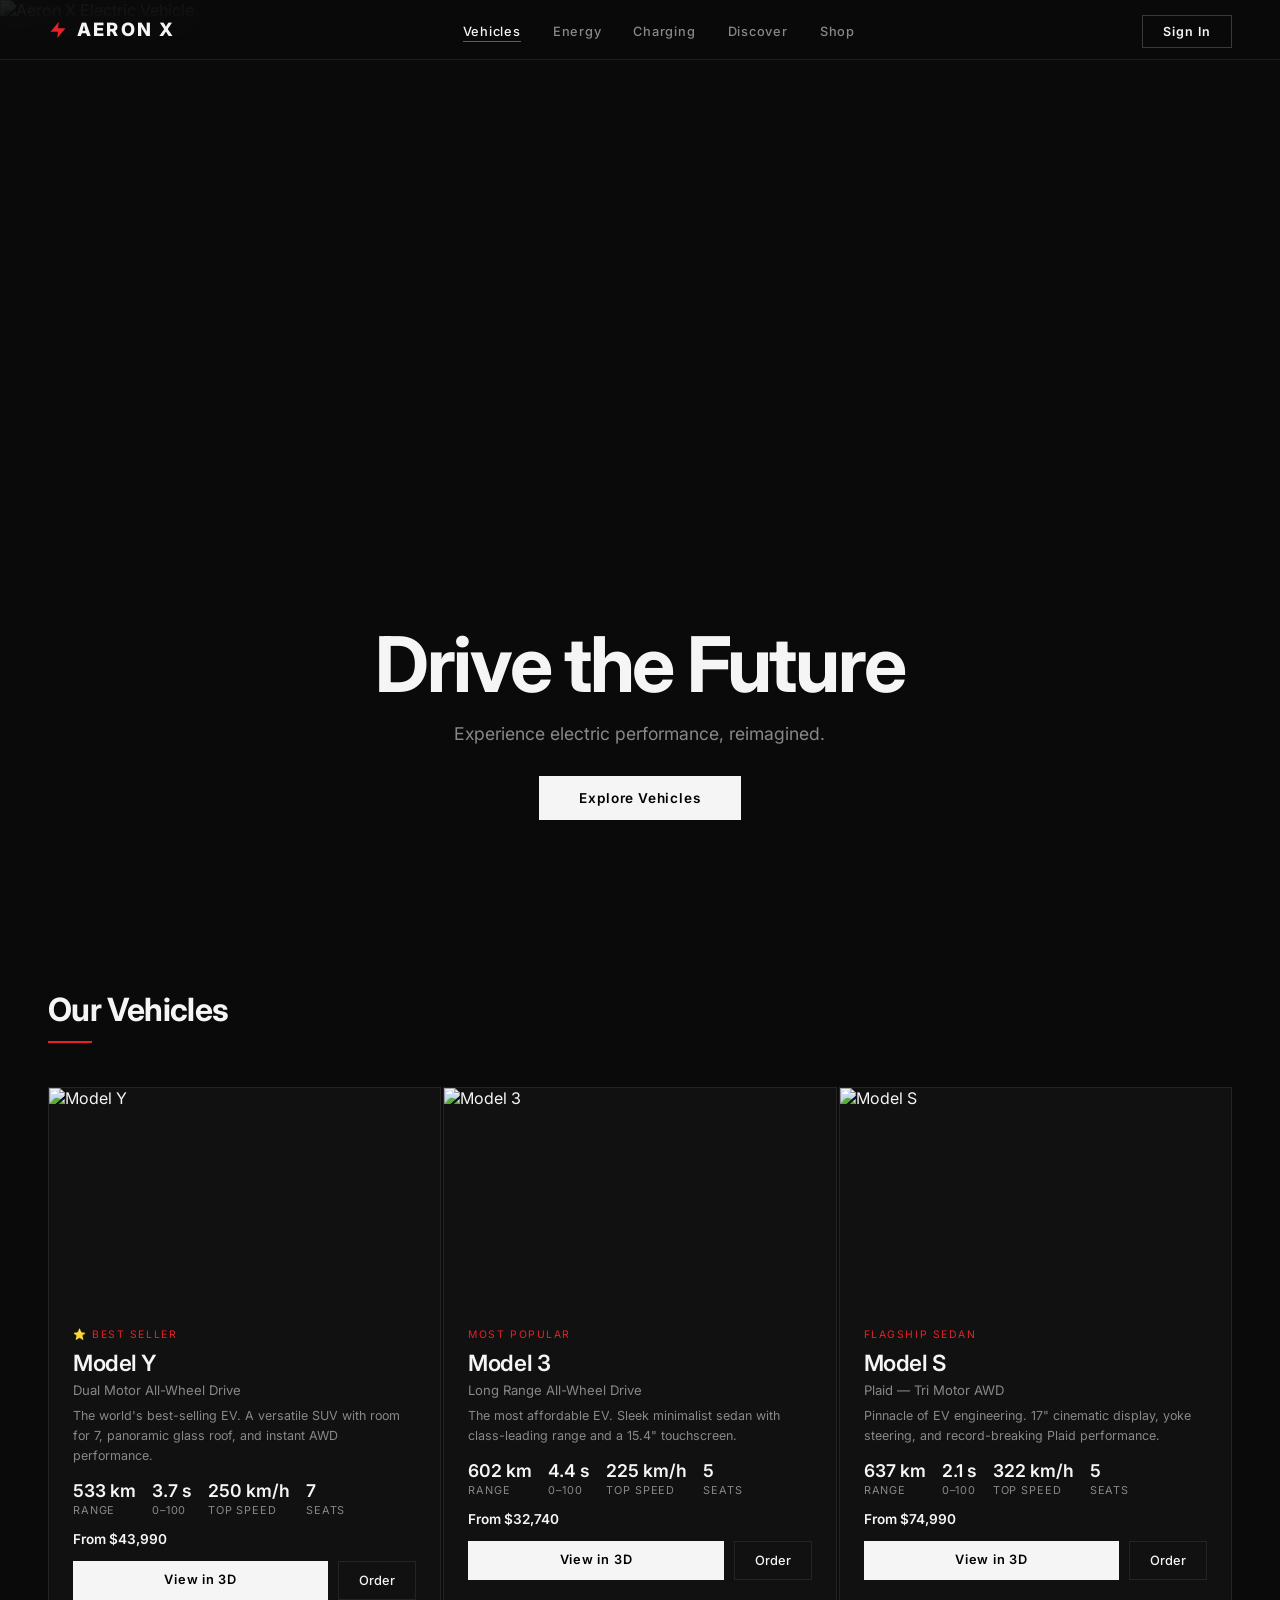
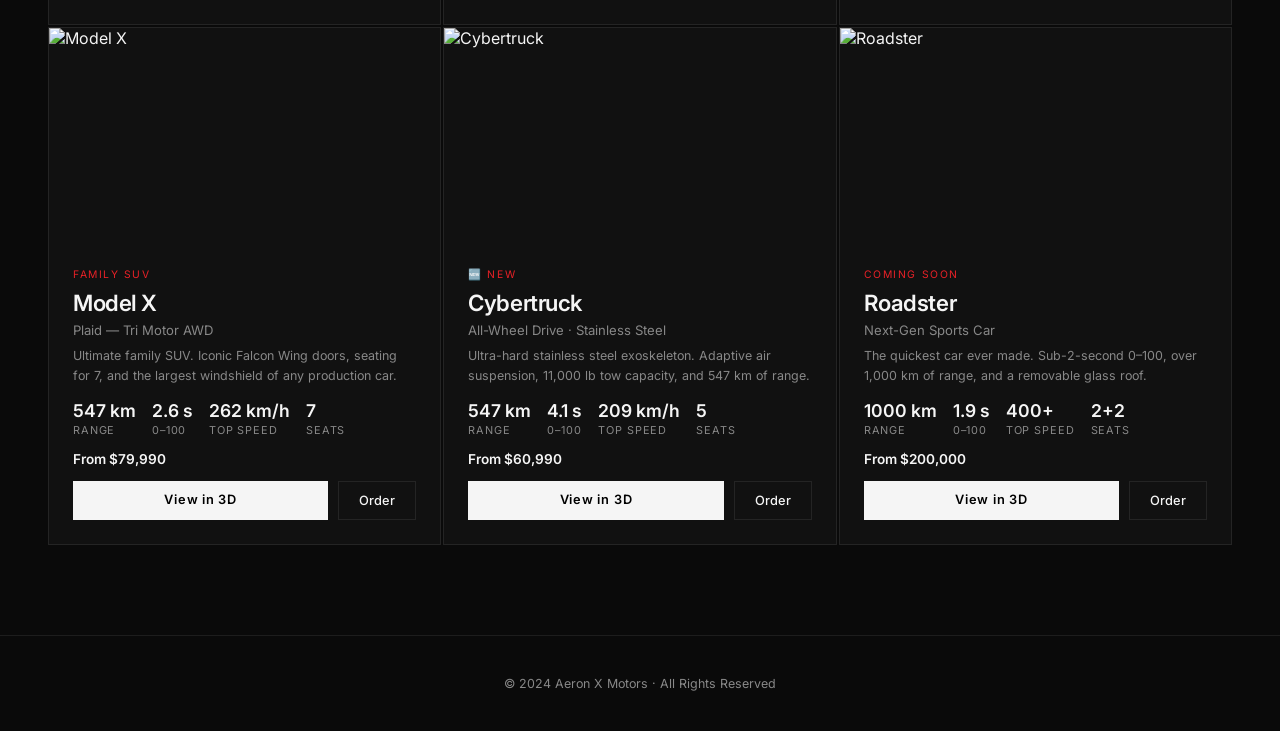
==== index.html @ 8dbabaed "Aeron X — Electric Vehicle 3D Configurator" ====
<!DOCTYPE html>
<html lang="en">
<head>
  <meta charset="UTF-8"/>
  <meta name="viewport" content="width=device-width, initial-scale=1.0"/>
  <title>Aeron X — Electric Vehicles</title>
  <link rel="preconnect" href="https://fonts.googleapis.com"/>
  <link href="https://fonts.googleapis.com/css2?family=Inter:wght@300;400;500;600;700&display=swap" rel="stylesheet"/>
  <link rel="stylesheet" href="main.css"/>
  <link rel="stylesheet" href="pages.css"/>
</head>
<body>

  <nav class="nav">
    <a href="index.html" class="nav-brand">
      <span class="brand-logo"><svg viewBox="0 0 24 24" fill="currentColor" height="20" width="20"><path d="M13 2L3 14h9l-1 8 10-12h-9l1-8z"/></svg>Aeron X</span>
    </a>
    <ul class="nav-links">
      <li><a href="index.html" class="active">Vehicles</a></li>
      <li><a href="energy.html">Energy</a></li>
      <li><a href="charging.html">Charging</a></li>
      <li><a href="discover.html">Discover</a></li>
      <li><a href="shop.html">Shop</a></li>
    </ul>
    <div class="nav-actions">
      <a href="signin.html" class="nav-btn">Sign In</a>
    </div>
  </nav>

  <main>
    <!-- Hero -->
    <section class="hero">
      <div class="hero-bg">
        <img src="https://images.unsplash.com/photo-1617788138017-80ad40651399?w=1800&q=90" alt="Aeron X Electric Vehicle" loading="eager"/>
        <div class="hero-overlay"></div>
      </div>
      <div class="hero-content">
        <h1>Drive the Future</h1>
        <p>Experience electric performance, reimagined.</p>
        <a href="#vehicles" class="btn-primary">Explore Vehicles</a>
      </div>
    </section>

    <!-- Vehicles Grid -->
    <section id="vehicles" class="vehicles-section">
      <h2 class="section-title">Our Vehicles</h2>
      <div class="vehicles-grid" id="vehiclesGrid"></div>
    </section>
  </main>

  <footer class="footer">
    <p>© 2024 Aeron X Motors · All Rights Reserved</p>
  </footer>

  <script src="home.js"></script>
  <script>
    const _io = new IntersectionObserver(entries => {
      entries.forEach(e => { if (e.isIntersecting) { e.target.classList.add('visible'); _io.unobserve(e.target); } });
    }, { threshold: 0.08 });
    // hero content reveal
    document.querySelectorAll('.hero-content > *').forEach((el, i) => {
      el.style.opacity = '0'; el.style.transform = 'translateY(20px)';
      el.style.transition = `opacity .6s ${i * 0.15}s ease, transform .6s ${i * 0.15}s ease`;
      setTimeout(() => { el.style.opacity = '1'; el.style.transform = 'translateY(0)'; }, 100);
    });
  </script>
  <script>
    const _rio = new IntersectionObserver(entries => {
      entries.forEach(e => { if (e.isIntersecting) { e.target.classList.add('visible'); _rio.unobserve(e.target); } });
    }, { threshold: 0.08 });
    document.querySelectorAll('.reveal').forEach(el => _rio.observe(el));
  </script>
</body>
</html>
---- main.css ----
*, *::before, *::after { box-sizing: border-box; margin: 0; padding: 0; }

:root {
  --bg:      #0a0a0a;
  --bg2:     #111;
  --bg3:     #1a1a1a;
  --text:    #f5f5f5;
  --muted:   #888;
  --border:  rgba(255,255,255,0.08);
  --accent:  #e82127;   /* Tesla red */
  --accent2: #3e9bff;   /* electric blue highlight */
  --radius:  4px;
}

html { scroll-behavior: smooth; }
body { font-family: 'Inter', sans-serif; background: var(--bg); color: var(--text); overflow-x: hidden; }

/* ── NAV ── */
.nav {
  position: fixed; top: 0; width: 100%; z-index: 100;
  display: flex; align-items: center; justify-content: space-between;
  padding: 0 48px; height: 60px;
  background: rgba(10,10,10,0.88); backdrop-filter: blur(20px);
  border-bottom: 1px solid var(--border);
}
.nav-brand { color: var(--text); text-decoration: none; display: flex; align-items: center; }
.brand-logo {
  display: flex; align-items: center; gap: 9px;
  font-size: 1.15rem; font-weight: 800; letter-spacing: .12em;
  text-transform: uppercase; color: var(--text); line-height: 1;
}
.brand-logo svg { color: var(--accent); flex-shrink: 0; }
.nav-links { list-style: none; display: flex; gap: 32px; }
.nav-links a {
  color: var(--muted); text-decoration: none; font-size: .8rem;
  font-weight: 500; letter-spacing: .06em; transition: color .2s;
  position: relative; padding-bottom: 3px;
}
.nav-links a::after {
  content: ''; position: absolute; bottom: 0; left: 0;
  width: 0; height: 1px; background: var(--accent); transition: width .25s;
}
.nav-links a:hover { color: var(--text); }
.nav-links a:hover::after, .nav-links a.active::after { width: 100%; }
.nav-links a.active { color: var(--text); }
.nav-btn {
  color: var(--text); text-decoration: none; font-size: .78rem;
  font-weight: 600; padding: 8px 20px; border: 1px solid rgba(255,255,255,0.2);
  letter-spacing: .08em; transition: all .2s;
}
.nav-btn:hover { border-color: var(--text); background: rgba(255,255,255,0.05); }

/* ── HERO ── */
.hero { position: relative; height: 100vh; display: flex; align-items: flex-end; justify-content: center; padding-bottom: 80px; overflow: hidden; }
.hero-bg { position: absolute; inset: 0; }
.hero-bg img { width: 100%; height: 100%; object-fit: cover; }
.hero-overlay { position: absolute; inset: 0; background: linear-gradient(to top, rgba(10,10,10,0.9) 0%, rgba(10,10,10,0.2) 60%, transparent 100%); }
.hero-content { position: relative; text-align: center; }
.hero-content h1 { font-size: clamp(2.8rem, 6vw, 5rem); font-weight: 700; letter-spacing: -.03em; margin-bottom: 12px; }
.hero-content p { color: var(--muted); font-size: 1.1rem; margin-bottom: 32px; }
.btn-primary {
  display: inline-block; padding: 14px 40px; background: var(--text); color: #000;
  text-decoration: none; font-size: .85rem; font-weight: 600; letter-spacing: .06em;
  transition: background .2s, transform .2s;
}
.btn-primary:hover { background: #ddd; transform: translateY(-2px); }

/* ── VEHICLES SECTION ── */
.vehicles-section { padding: 90px 48px; }
.section-title {
  font-size: 2rem; font-weight: 700; margin-bottom: 12px; letter-spacing: -.02em;
}
.section-title::after {
  content: ''; display: block; width: 44px; height: 2px;
  background: var(--accent); margin-top: 12px; margin-bottom: 44px;
}
.vehicles-grid { display: grid; grid-template-columns: repeat(auto-fill, minmax(320px, 1fr)); gap: 2px; }

/* Vehicle card */
.vehicle-card {
  position: relative; overflow: hidden; background: var(--bg2);
  border: 1px solid var(--border); cursor: pointer;
  transition: border-color .3s;
}
.vehicle-card:hover { border-color: rgba(255,255,255,0.2); }
/* Single card image */
.vehicle-card img { width: 100%; aspect-ratio: 16/9; object-fit: cover; display: block; transition: transform .5s; }
.vehicle-card:hover img { transform: scale(1.04); }
.card-body { padding: 20px 24px 24px; }
.card-badge { font-size: .65rem; letter-spacing: .15em; text-transform: uppercase; color: var(--accent); margin-bottom: 8px; }
.card-name { font-size: 1.4rem; font-weight: 600; letter-spacing: -.02em; margin-bottom: 6px; }
.card-sub { font-size: .82rem; color: var(--muted); margin-bottom: 8px; }
.card-desc { font-size: .78rem; color: var(--muted); line-height: 1.6; margin-bottom: 14px; }
.card-price { font-size: .85rem; font-weight: 600; color: var(--text); margin-bottom: 14px; }
.card-specs { display: flex; gap: 16px; margin-bottom: 14px; flex-wrap: wrap; }
.card-spec { display: flex; flex-direction: column; }
.card-spec-val { font-size: 1.1rem; font-weight: 600; }
.card-spec-key { font-size: .68rem; color: var(--muted); letter-spacing: .08em; text-transform: uppercase; margin-top: 2px; }
.card-actions { display: flex; gap: 10px; }
.btn-view3d {
  flex: 1; padding: 11px 0; background: var(--text); color: #000; border: none;
  font-size: .8rem; font-weight: 600; letter-spacing: .06em; cursor: pointer;
  transition: background .2s; text-align: center; text-decoration: none; display: block;
}
.btn-view3d:hover { background: #ddd; }
.btn-learn {
  padding: 11px 20px; background: transparent; color: var(--text);
  border: 1px solid var(--border); font-size: .8rem; font-weight: 500;
  cursor: pointer; transition: border-color .2s; text-decoration: none; display: block;
}
.btn-learn:hover { border-color: rgba(255,255,255,0.3); }

/* ── FOOTER ── */
.footer { padding: 40px; border-top: 1px solid var(--border); text-align: center; color: var(--muted); font-size: .78rem; }

/* ══════════════════════════════════════════════════════════
   VIEWER PAGE
══════════════════════════════════════════════════════════ */
.viewer-page { overflow: hidden; height: 100vh; display: flex; flex-direction: column; }

.viewer-header {
  display: flex; align-items: center; gap: 16px;
  padding: 0 24px; height: 52px; flex-shrink: 0;
  background: rgba(10,10,10,0.95); border-bottom: 1px solid var(--border);
  z-index: 50;
}
.back-btn { color: var(--muted); display: flex; align-items: center; transition: color .2s; }
.back-btn:hover { color: var(--text); }
.back-btn svg { width: 20px; height: 20px; }
.viewer-brand { color: var(--text); display: flex; align-items: center; }
.viewer-model-name { font-size: .85rem; font-weight: 500; color: var(--muted); margin-left: 4px; }
.fullscreen-btn { margin-left: auto; background: none; border: none; color: var(--muted); cursor: pointer; display: flex; align-items: center; padding: 6px; transition: color .2s; }
.fullscreen-btn:hover { color: var(--text); }
.fullscreen-btn svg { width: 18px; height: 18px; }

/* Split layout */
.viewer-layout { display: flex; flex: 1; overflow: hidden; }

/* Canvas side */
.canvas-side {
  flex: 1; position: relative; background: #050505;
  background: radial-gradient(ellipse at 50% 60%, #0d1a2e 0%, #050505 70%);
}
#c3d { width: 100%; height: 100%; display: block; cursor: grab; outline: none; }
#c3d:active { cursor: grabbing; }

/* Loader */
.loader {
  position: absolute; inset: 0; display: flex; flex-direction: column;
  align-items: center; justify-content: center; gap: 16px;
  background: #050505; z-index: 10; transition: opacity .5s;
}
.loader.hidden { opacity: 0; pointer-events: none; }
.loader-ring {
  width: 44px; height: 44px; border-radius: 50%;
  border: 2px solid var(--border); border-top-color: var(--text);
  animation: spin .8s linear infinite;
}
@keyframes spin { to { transform: rotate(360deg); } }
.loader p { font-size: .82rem; color: var(--muted); letter-spacing: .08em; }

/* Camera presets */
.camera-presets {
  position: absolute; bottom: 24px; left: 50%; transform: translateX(-50%);
  display: flex; gap: 6px;
  background: rgba(10,10,10,0.8); backdrop-filter: blur(12px);
  border: 1px solid var(--border); padding: 6px;
}
.preset-btn {
  display: flex; flex-direction: column; align-items: center; gap: 4px;
  padding: 8px 14px; background: none; border: none; color: var(--muted);
  cursor: pointer; font-size: .62rem; letter-spacing: .08em; text-transform: uppercase;
  font-family: 'Inter', sans-serif; transition: color .2s, background .2s;
}
.preset-btn svg { width: 16px; height: 16px; }
.preset-btn:hover, .preset-btn.active { color: var(--text); background: rgba(255,255,255,0.06); }
.preset-btn.active { color: var(--text); }

.canvas-hint {
  position: absolute; bottom: 24px; right: 20px;
  font-size: .62rem; color: rgba(255,255,255,0.25); letter-spacing: .05em;
}

/* Info panel */
.info-panel {
  width: 380px; flex-shrink: 0;
  background: var(--bg); border-left: 1px solid var(--border);
  overflow: hidden; display: flex; flex-direction: column;
}
.panel-scroll { flex: 1; overflow-y: auto; padding: 32px 28px 40px; }
.panel-scroll::-webkit-scrollbar { width: 4px; }
.panel-scroll::-webkit-scrollbar-track { background: transparent; }
.panel-scroll::-webkit-scrollbar-thumb { background: var(--border); border-radius: 2px; }

.panel-eyebrow { font-size: .68rem; letter-spacing: .18em; text-transform: uppercase; color: var(--accent); margin-bottom: 8px; }
.panel-title { font-size: 2.4rem; font-weight: 700; letter-spacing: -.03em; line-height: 1; margin-bottom: 8px; }
.panel-tagline { font-size: .88rem; color: var(--muted); margin-bottom: 6px; line-height: 1.6; }
.panel-price { font-size: .82rem; font-weight: 600; color: var(--accent); margin-bottom: 22px; letter-spacing: .04em; }

/* Specs row */
.specs-row { display: grid; grid-template-columns: 1fr 1fr; gap: 1px; margin-bottom: 28px; background: var(--border); }
.spec-item { background: var(--bg); padding: 16px 14px; }
.spec-val { display: block; font-size: 1.5rem; font-weight: 700; letter-spacing: -.02em; line-height: 1; }
.spec-val small { font-size: .75rem; font-weight: 400; color: var(--muted); margin-left: 2px; }
.spec-key { display: block; font-size: .65rem; color: var(--muted); letter-spacing: .1em; text-transform: uppercase; margin-top: 4px; }

/* Config section */
.config-section { margin-bottom: 28px; }
.config-title { font-size: .72rem; letter-spacing: .14em; text-transform: uppercase; color: var(--muted); margin-bottom: 14px; font-weight: 500; }
.color-grid { display: flex; gap: 10px; margin-bottom: 10px; }
.color-swatch {
  width: 30px; height: 30px; border-radius: 50%; border: 2px solid transparent;
  cursor: pointer; transition: transform .2s, border-color .2s, box-shadow .2s;
}
.color-swatch:hover { transform: scale(1.15); }
.color-swatch.active { border-color: var(--text); box-shadow: 0 0 0 3px rgba(255,255,255,0.15); }
.color-name { font-size: .78rem; color: var(--text); font-weight: 500; }

/* Features accordion */
.features-list { margin-bottom: 32px; border-top: 1px solid var(--border); }
.feat-group { border-bottom: 1px solid var(--border); }
.feat-group[open] .chevron { transform: rotate(180deg); }
.feat-summary {
  display: flex; align-items: center; gap: 10px;
  padding: 14px 0; cursor: pointer; list-style: none;
  font-size: .85rem; font-weight: 500; user-select: none;
}
.feat-summary::-webkit-details-marker { display: none; }
.feat-summary svg:first-child { width: 16px; height: 16px; color: var(--muted); flex-shrink: 0; }
.chevron { width: 16px; height: 16px; margin-left: auto; color: var(--muted); transition: transform .25s; flex-shrink: 0; }
.feat-items { list-style: none; padding: 0 0 16px 26px; }
.feat-items li { font-size: .82rem; color: var(--muted); padding: 5px 0; border-bottom: 1px solid rgba(255,255,255,0.04); line-height: 1.5; }
.feat-items li:last-child { border-bottom: none; }
.feat-items li::before { content: '—'; margin-right: 8px; color: var(--accent); font-size: .7rem; }

/* Order button */
.order-btn {
  display: block; width: 100%; padding: 14px; text-align: center;
  background: var(--text); color: #000; text-decoration: none;
  font-size: .82rem; font-weight: 600; letter-spacing: .08em;
  transition: background .2s;
}
.order-btn:hover { background: #ddd; }

/* Camera transition */
.canvas-side.transitioning #c3d { opacity: 0.5; transition: opacity .25s; }
.canvas-side #c3d { transition: opacity .25s; }

/* Auto-rotate indicator */
.autorotate-badge {
  position: absolute; top: 16px; left: 50%; transform: translateX(-50%);
  display: flex; align-items: center; gap: 6px;
  padding: 5px 14px; background: rgba(10,10,10,0.75); backdrop-filter: blur(8px);
  border: 1px solid var(--border); font-size: .62rem; color: var(--muted);
  letter-spacing: .1em; text-transform: uppercase; pointer-events: none;
  opacity: 0; transition: opacity .4s; white-space: nowrap;
}
.autorotate-badge.visible { opacity: 1; }
.autorotate-badge svg { width: 11px; height: 11px; animation: spin 2s linear infinite; }

/* Part highlight buttons */
.part-btns { display: grid; grid-template-columns: 1fr 1fr; gap: 6px; }
.part-btn {
  display: flex; align-items: center; gap: 7px;
  padding: 9px 12px; background: var(--bg3); border: 1px solid var(--border);
  color: var(--muted); font-size: .75rem; font-family: 'Inter', sans-serif;
  cursor: pointer; transition: all .2s; letter-spacing: .04em;
}
.part-btn svg { width: 14px; height: 14px; flex-shrink: 0; }
.part-btn:hover { color: var(--text); border-color: rgba(255,255,255,0.2); background: rgba(255,255,255,0.04); }
.part-btn.active { border-color: var(--accent2); color: var(--accent2); background: rgba(62,155,255,0.08); }

/* View context panel */
.view-context {
  margin-bottom: 20px; padding: 14px 16px;
  background: var(--bg3); border: 1px solid var(--border);
  border-left: 2px solid var(--accent2);
  font-size: .8rem; color: var(--muted); line-height: 1.6;
  transition: all .3s;
}
.view-context:empty { display: none; }
.view-context strong { color: var(--text); display: block; margin-bottom: 4px; font-size: .82rem; }

/* ── RESPONSIVE ── */
@media (max-width: 900px) {
  .nav-links { display: none; }
  .nav { padding: 0 20px; }
  .vehicles-section { padding: 60px 20px; }
  .viewer-layout { flex-direction: column; }
  .info-panel { width: 100%; height: 45vh; border-left: none; border-top: 1px solid var(--border); }
  .canvas-side { height: 55vh; }
  .camera-presets { bottom: 12px; }
  .canvas-hint { display: none; }
}
---- pages.css ----
/* ── Shared nav active state ── */
.nav-links a.active { color: var(--text); }

/* ── Scroll reveal ── */
.reveal {
  opacity: 0; transform: translateY(28px);
  transition: opacity .65s ease, transform .65s ease;
}
.reveal.visible { opacity: 1; transform: translateY(0); }

/* ── Page Hero ── */
.page-hero {
  position: relative; height: 70vh; min-height: 480px;
  display: flex; align-items: flex-end; padding-bottom: 80px;
  background-size: cover; background-position: center;
  margin-top: 56px;
}
.page-hero-overlay { position: absolute; inset: 0; background: linear-gradient(to top, rgba(10,10,10,.92) 0%, rgba(10,10,10,.3) 60%, transparent 100%); }
.page-hero-content { position: relative; padding: 0 60px; }
.page-eyebrow { font-size: .7rem; letter-spacing: .2em; text-transform: uppercase; color: var(--accent); margin-bottom: 12px; }
.page-hero-content h1 { font-size: clamp(2.4rem, 5vw, 4.5rem); font-weight: 700; letter-spacing: -.03em; margin-bottom: 12px; }
.page-hero-content p { color: var(--muted); font-size: 1rem; max-width: 520px; }

/* ── Page Section ── */
.page-section { padding: 80px 60px; }
.page-section-title { font-size: 1.6rem; font-weight: 600; letter-spacing: -.02em; margin-bottom: 40px; }

/* ── Page Grid (cards) ── */
.page-grid { display: grid; grid-template-columns: repeat(auto-fill, minmax(280px, 1fr)); gap: 2px; }
.page-card { background: var(--bg2); border: 1px solid var(--border); overflow: hidden; transition: border-color .3s; }
.page-card:hover { border-color: rgba(255,255,255,0.18); }
.page-card img { width: 100%; aspect-ratio: 16/9; object-fit: cover; display: block; transition: transform .5s; }
.page-card:hover img { transform: scale(1.04); }
.page-card-body { padding: 20px 22px 24px; }
.page-badge { font-size: .62rem; letter-spacing: .15em; text-transform: uppercase; color: var(--accent); display: block; margin-bottom: 8px; }
.page-card-body h3 { font-size: 1.15rem; font-weight: 600; margin-bottom: 8px; letter-spacing: -.01em; }
.page-card-body p { font-size: .83rem; color: var(--muted); line-height: 1.65; margin-bottom: 16px; }
.page-link { font-size: .8rem; color: var(--text); text-decoration: none; font-weight: 500; transition: opacity .2s; }
.page-link:hover { opacity: .7; }

/* ── Stats bar ── */
.page-stats { display: grid; grid-template-columns: repeat(4, 1fr); background: var(--bg2); border-top: 1px solid var(--border); }
.stat-item { padding: 40px 24px; text-align: center; border-right: 1px solid var(--border); }
.stat-item:last-child { border-right: none; }
.stat-val { display: block; font-size: 2.2rem; font-weight: 700; letter-spacing: -.03em; margin-bottom: 6px; }
.stat-key { font-size: .68rem; color: var(--muted); letter-spacing: .12em; text-transform: uppercase; }

/* ── Charging page ── */
.charging-types { display: grid; grid-template-columns: repeat(auto-fit, minmax(280px, 1fr)); gap: 2px; }
.charge-card { background: var(--bg2); border: 1px solid var(--border); padding: 36px 28px; transition: border-color .3s; }
.charge-card:hover { border-color: rgba(255,255,255,0.18); }
.charge-icon { width: 48px; height: 48px; display: flex; align-items: center; justify-content: center; background: rgba(232,33,39,0.1); border: 1px solid rgba(232,33,39,0.2); margin-bottom: 20px; }
.charge-icon svg { width: 22px; height: 22px; stroke: var(--accent); }
.charge-card h3 { font-size: 1.15rem; font-weight: 600; margin-bottom: 6px; }
.charge-speed { font-size: .85rem; color: var(--muted); margin-bottom: 14px; }
.charge-speed strong { color: var(--text); }
.charge-card > p { font-size: .83rem; color: var(--muted); line-height: 1.65; margin-bottom: 16px; }
.charge-list { list-style: none; padding: 0; }
.charge-list li { font-size: .8rem; color: var(--muted); padding: 6px 0; border-bottom: 1px solid rgba(255,255,255,0.04); }
.charge-list li::before { content: '✓'; color: var(--accent); margin-right: 8px; font-size: .75rem; }

/* ── Discover mission block ── */
.mission-block { max-width: 700px; margin: 0 auto; text-align: center; padding: 20px 0 40px; }
.mission-block p { font-size: 1.3rem; font-weight: 300; line-height: 1.7; color: var(--text); margin-bottom: 16px; font-style: italic; }
.mission-block span { font-size: .78rem; color: var(--muted); letter-spacing: .1em; text-transform: uppercase; }

/* ── Shop page ── */
.shop-header { padding: 100px 60px 40px; border-bottom: 1px solid var(--border); }
.shop-header h1 { font-size: 2.4rem; font-weight: 700; letter-spacing: -.03em; margin-bottom: 8px; }
.shop-header p { color: var(--muted); font-size: .9rem; }
.shop-filters { display: flex; gap: 8px; margin-bottom: 40px; flex-wrap: wrap; }
.filter-btn { padding: 8px 20px; background: transparent; border: 1px solid var(--border); color: var(--muted); font-size: .78rem; font-family: 'Inter', sans-serif; cursor: pointer; transition: all .2s; letter-spacing: .06em; }
.filter-btn:hover, .filter-btn.active { border-color: rgba(255,255,255,0.3); color: var(--text); background: rgba(255,255,255,0.05); }
.shop-grid { display: grid; grid-template-columns: repeat(auto-fill, minmax(240px, 1fr)); gap: 2px; }
.shop-card { background: var(--bg2); border: 1px solid var(--border); overflow: hidden; transition: border-color .3s; }
.shop-card:hover { border-color: rgba(255,255,255,0.18); }
.shop-img { overflow: hidden; aspect-ratio: 1; }
.shop-img img { width: 100%; height: 100%; object-fit: cover; transition: transform .5s; }
.shop-card:hover .shop-img img { transform: scale(1.06); }
.shop-body { padding: 16px 18px 20px; }
.shop-body h4 { font-size: .95rem; font-weight: 600; margin-bottom: 4px; }
.shop-body p { font-size: .78rem; color: var(--muted); margin-bottom: 12px; }
.shop-price { font-size: 1.1rem; font-weight: 600; margin-bottom: 12px; }
.shop-btn { width: 100%; padding: 10px; background: var(--text); color: #000; border: none; font-size: .78rem; font-weight: 600; font-family: 'Inter', sans-serif; cursor: pointer; transition: background .2s; letter-spacing: .06em; }
.shop-btn:hover { background: #ddd; }

/* ── Sign In page ── */
.signin-page { display: flex; flex-direction: column; align-items: center; justify-content: center; min-height: 100vh; padding: 40px 20px; background: var(--bg); }
.signin-logo { color: var(--text); margin-bottom: 40px; }
.signin-card { width: 100%; max-width: 380px; }
.signin-card h2 { font-size: 1.6rem; font-weight: 700; letter-spacing: -.02em; margin-bottom: 6px; }
.signin-sub { color: var(--muted); font-size: .85rem; margin-bottom: 32px; }
.signin-form { display: flex; flex-direction: column; gap: 16px; margin-bottom: 20px; }
.form-group { display: flex; flex-direction: column; gap: 6px; }
.form-group label { font-size: .72rem; letter-spacing: .1em; text-transform: uppercase; color: var(--muted); }
.form-group input { background: var(--bg2); border: 1px solid var(--border); color: var(--text); padding: 12px 14px; font-size: .9rem; font-family: 'Inter', sans-serif; outline: none; transition: border-color .2s; }
.form-group input:focus { border-color: rgba(255,255,255,0.3); }
.signin-submit { padding: 13px; background: var(--text); color: #000; border: none; font-size: .85rem; font-weight: 600; font-family: 'Inter', sans-serif; cursor: pointer; transition: background .2s; letter-spacing: .06em; }
.signin-submit:hover { background: #ddd; }
.signin-divider { display: flex; align-items: center; gap: 12px; margin: 20px 0; color: var(--muted); font-size: .75rem; }
.signin-divider::before, .signin-divider::after { content: ''; flex: 1; height: 1px; background: var(--border); }
.signin-alt { width: 100%; padding: 12px; background: transparent; border: 1px solid var(--border); color: var(--text); font-size: .82rem; font-family: 'Inter', sans-serif; cursor: pointer; display: flex; align-items: center; justify-content: center; gap: 10px; transition: border-color .2s; margin-bottom: 24px; }
.signin-alt:hover { border-color: rgba(255,255,255,0.3); }
.signin-footer { font-size: .78rem; color: var(--muted); text-align: center; margin-bottom: 8px; }
.signin-footer a { color: var(--text); text-decoration: none; }
.signin-footer a:hover { text-decoration: underline; }

/* ── Responsive ── */
@media (max-width: 768px) {
  .page-hero-content { padding: 0 24px; }
  .page-section { padding: 60px 24px; }
  .page-stats { grid-template-columns: 1fr 1fr; }
  .stat-item:nth-child(2) { border-right: none; }
  .shop-header { padding: 80px 24px 32px; }
}

/* ── Energy flow ── */
.energy-flow { display: grid; grid-template-columns: 1fr auto 1fr auto 1fr auto 1fr; align-items: center; gap: 0; margin-bottom: 20px; }
.flow-step { background: var(--bg2); border: 1px solid var(--border); padding: 28px 20px; text-align: center; transition: border-color .3s, transform .3s; }
.flow-step:hover { border-color: rgba(255,255,255,0.2); transform: translateY(-4px); }
.flow-icon { width: 44px; height: 44px; display: flex; align-items: center; justify-content: center; background: rgba(232,33,39,0.1); border: 1px solid rgba(232,33,39,0.2); margin: 0 auto 14px; }
.flow-icon svg { width: 20px; height: 20px; stroke: var(--accent); }
.flow-step h4 { font-size: .9rem; font-weight: 600; margin-bottom: 6px; }
.flow-step p { font-size: .78rem; color: var(--muted); line-height: 1.55; }
.flow-arrow { font-size: 1.4rem; color: var(--accent); padding: 0 12px; }

/* ── Energy spec row ── */
.energy-spec-row { display: flex; gap: 16px; margin-top: 12px; }
.energy-spec-row span { font-size: .75rem; color: var(--muted); }
.energy-spec-row strong { color: var(--text); }

/* ── Compatible vehicles grid ── */
.compat-grid { display: grid; grid-template-columns: repeat(4, 1fr); gap: 2px; }
.compat-card { position: relative; overflow: hidden; text-decoration: none; display: block; }
.compat-card img { width: 100%; aspect-ratio: 16/9; object-fit: cover; display: block; transition: transform .5s; }
.compat-card:hover img { transform: scale(1.06); }
.compat-card span { position: absolute; bottom: 0; left: 0; right: 0; padding: 10px 14px; background: linear-gradient(transparent, rgba(10,10,10,.85)); font-size: .82rem; font-weight: 600; color: var(--text); }

@media (max-width: 900px) {
  .energy-flow { grid-template-columns: 1fr; }
  .flow-arrow { transform: rotate(90deg); padding: 4px 0; text-align: center; }
  .compat-grid { grid-template-columns: 1fr 1fr; }
}
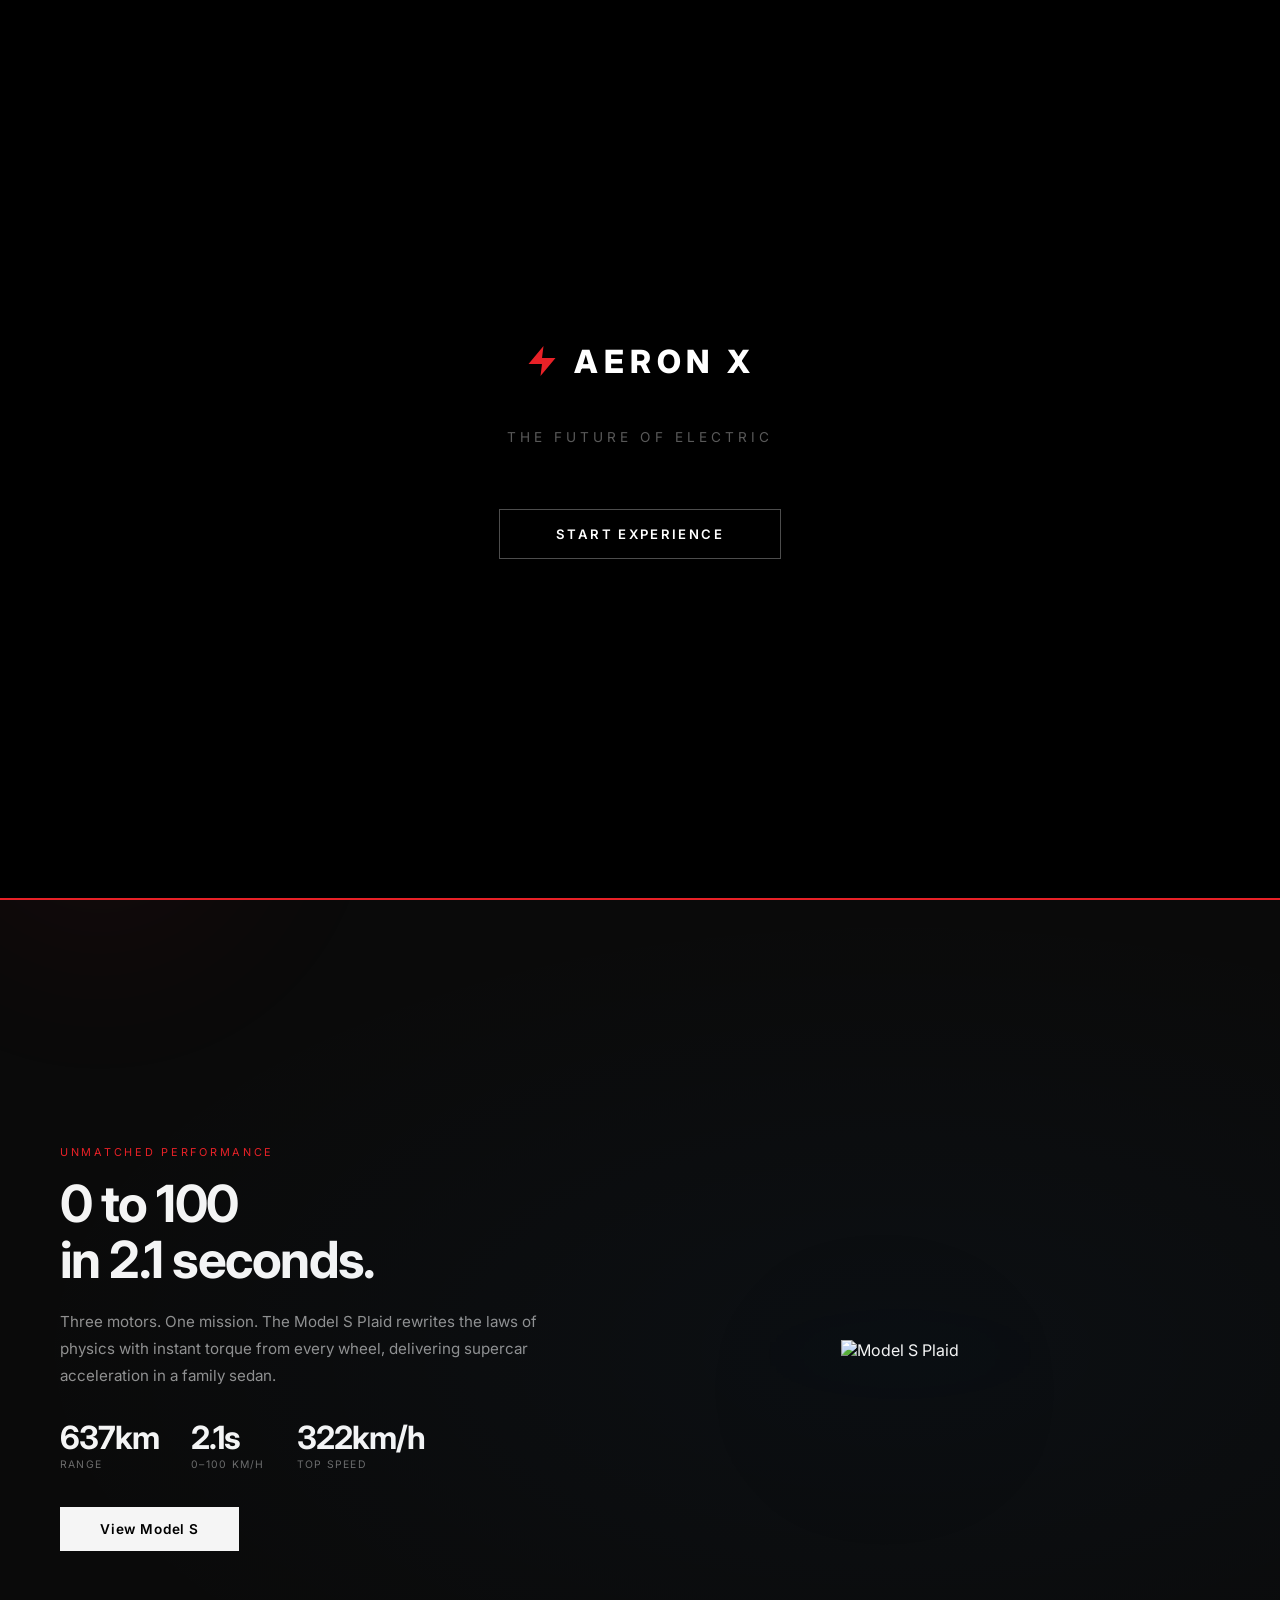
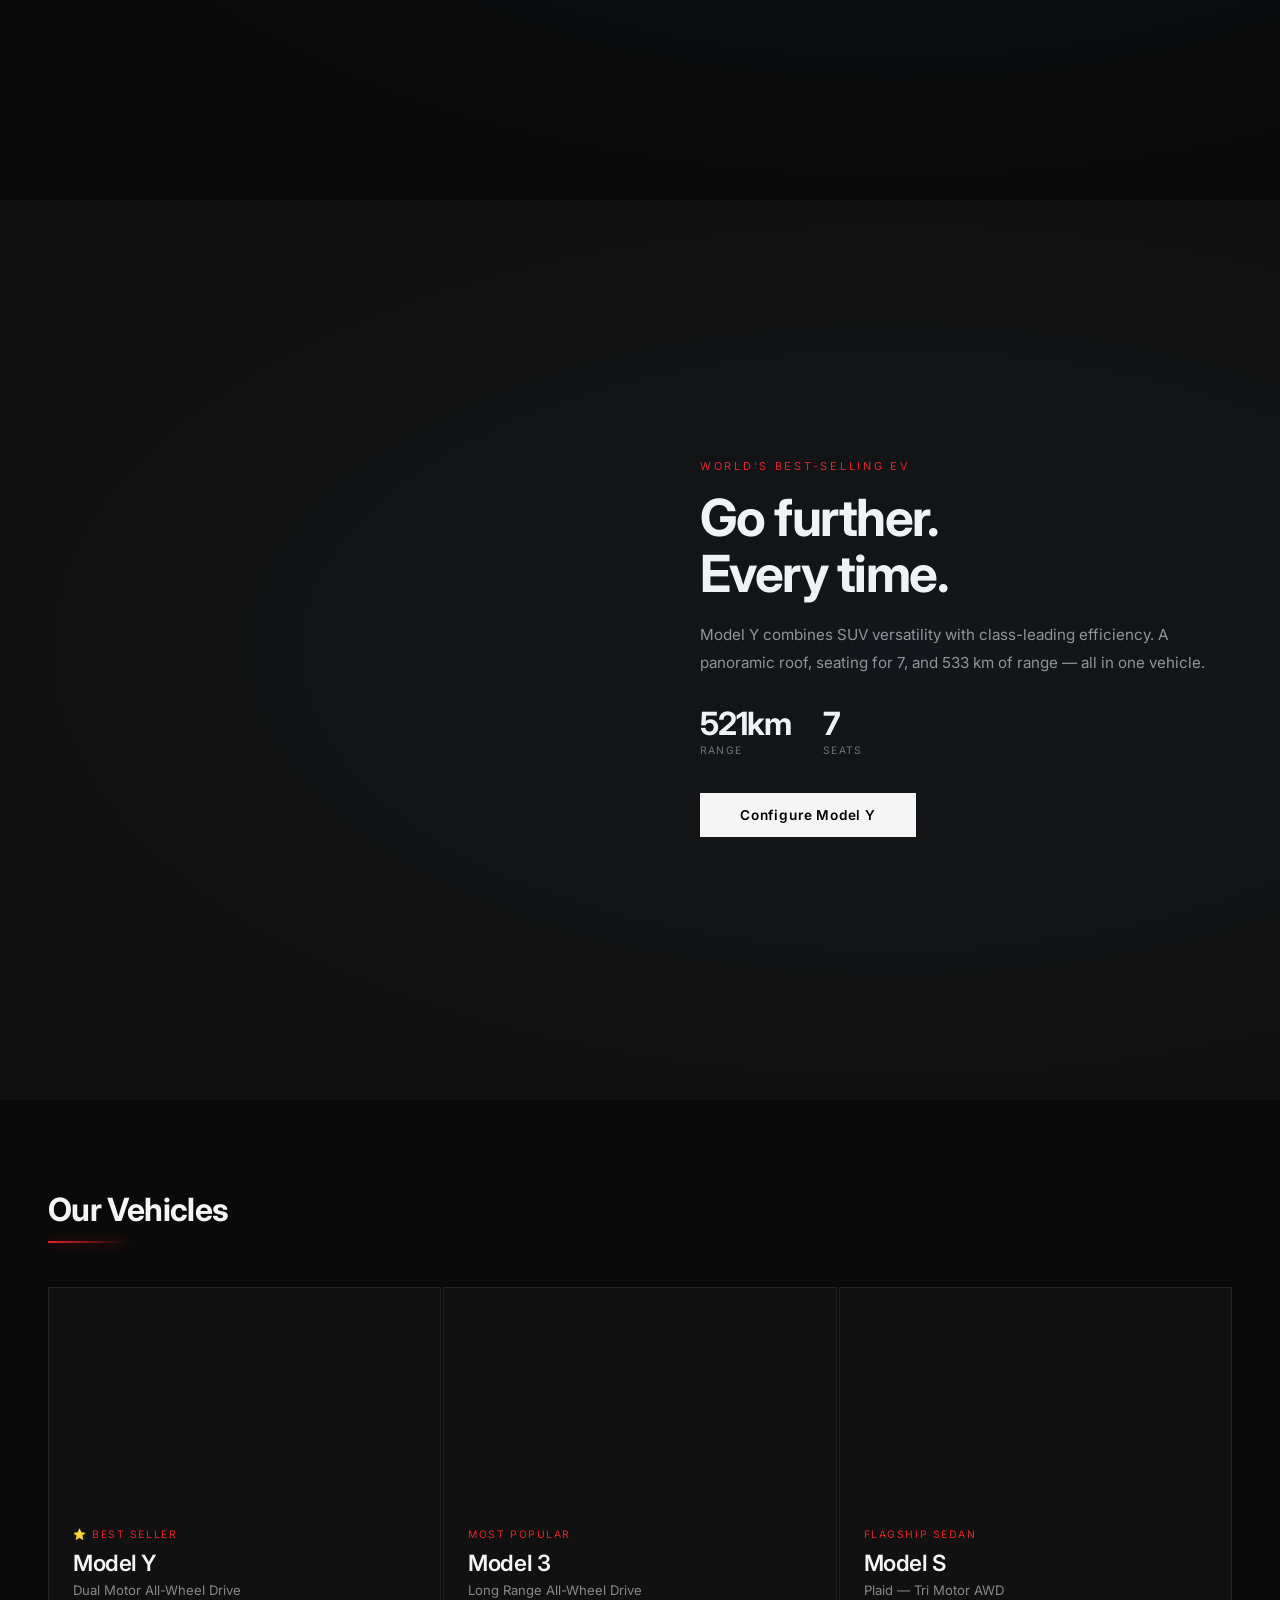
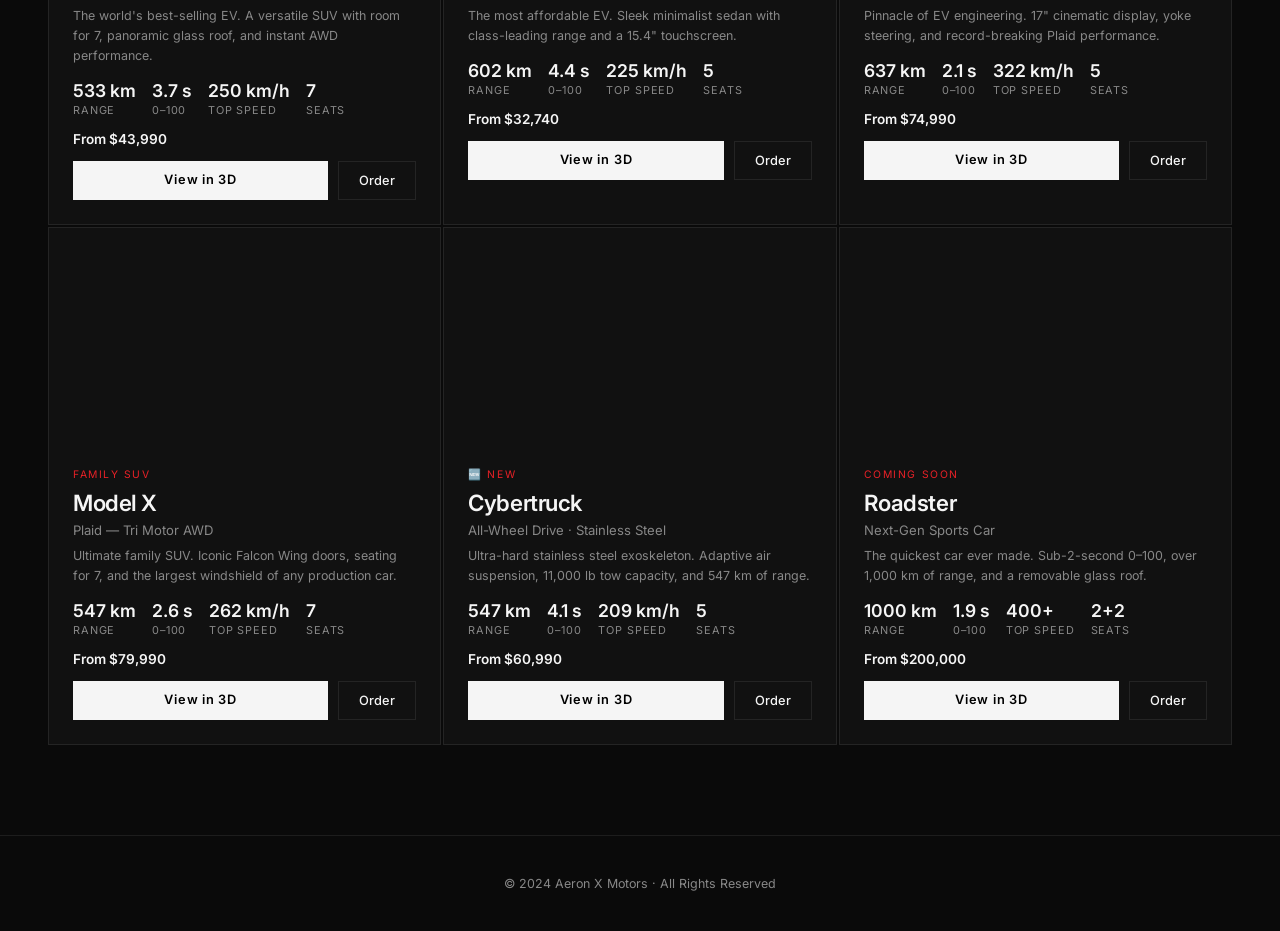
==== commit 2b4eb9a3: "feat: cinematic upgrade — doors, lights, underglow, cart, range calc" ====
--- a/index.html
+++ b/index.html
@@ -8,8 +8,20 @@
   <link href="https://fonts.googleapis.com/css2?family=Inter:wght@300;400;500;600;700&display=swap" rel="stylesheet"/>
   <link rel="stylesheet" href="main.css"/>
   <link rel="stylesheet" href="pages.css"/>
+  <link rel="stylesheet" href="cinematic.css"/>
 </head>
 <body>
+
+  <!-- ── Intro / Experience Screen ── -->
+  <div id="intro-screen">
+    <div class="intro-logo">
+      <svg viewBox="0 0 24 24" fill="currentColor"><path d="M13 2L3 14h9l-1 8 10-12h-9l1-8z"/></svg>
+      Aeron X
+    </div>
+    <p class="intro-tagline">The Future of Electric</p>
+    <button class="intro-start-btn">Start Experience</button>
+    <div class="intro-progress"></div>
+  </div>
 
   <nav class="nav">
     <a href="index.html" class="nav-brand">
@@ -28,20 +40,75 @@
   </nav>
 
   <main>
-    <!-- Hero -->
+    <!-- ── Cinematic Hero ── -->
     <section class="hero">
       <div class="hero-bg">
         <img src="https://images.unsplash.com/photo-1617788138017-80ad40651399?w=1800&q=90" alt="Aeron X Electric Vehicle" loading="eager"/>
         <div class="hero-overlay"></div>
       </div>
       <div class="hero-content">
+        <span class="hero-eyebrow">The Future is Electric</span>
         <h1>Drive the Future</h1>
         <p>Experience electric performance, reimagined.</p>
         <a href="#vehicles" class="btn-primary">Explore Vehicles</a>
       </div>
     </section>
 
-    <!-- Vehicles Grid -->
+    <!-- ── Scroll Story: Performance ── -->
+    <section class="story-section" style="background:var(--bg);">
+      <div class="story-text">
+        <span class="story-eyebrow">Unmatched Performance</span>
+        <h2 class="story-title">0 to 100<br/>in 2.1 seconds.</h2>
+        <p class="story-body">Three motors. One mission. The Model S Plaid rewrites the laws of physics with instant torque from every wheel, delivering supercar acceleration in a family sedan.</p>
+        <div class="story-specs">
+          <div>
+            <span class="story-spec-val" data-count="637" data-suffix="km">637km</span>
+            <span class="story-spec-key">Range</span>
+          </div>
+          <div>
+            <span class="story-spec-val" data-count="2.1" data-suffix="s">2.1s</span>
+            <span class="story-spec-key">0–100 km/h</span>
+          </div>
+          <div>
+            <span class="story-spec-val" data-count="322" data-suffix="km/h">322km/h</span>
+            <span class="story-spec-key">Top Speed</span>
+          </div>
+        </div>
+        <a href="viewer.html?car=models" class="btn-primary">View Model S</a>
+      </div>
+      <div class="story-img">
+        <img src="https://digitalassets.tesla.com/tesla-contents/image/upload/f_auto,q_auto/Mega-Menu-Vehicles-Model-S.png"
+             onerror="this.src='https://images.unsplash.com/photo-1536700503339-1e4b06520771?w=900&q=85'"
+             alt="Model S Plaid" loading="lazy"/>
+      </div>
+    </section>
+
+    <!-- ── Scroll Story: Range ── -->
+    <section class="story-section" style="background:var(--bg2);">
+      <div class="story-img" style="order:-1">
+        <img src="https://digitalassets.tesla.com/tesla-contents/image/upload/f_auto,q_auto/Mega-Menu-Vehicles-Model-Y.png"
+             onerror="this.src='https://images.unsplash.com/photo-1617788138017-80ad40651399?w=900&q=85'"
+             alt="Model Y" loading="lazy"/>
+      </div>
+      <div class="story-text" style="margin-left:auto">
+        <span class="story-eyebrow">World's Best-Selling EV</span>
+        <h2 class="story-title">Go further.<br/>Every time.</h2>
+        <p class="story-body">Model Y combines SUV versatility with class-leading efficiency. A panoramic roof, seating for 7, and 533 km of range — all in one vehicle.</p>
+        <div class="story-specs">
+          <div>
+            <span class="story-spec-val" data-count="533" data-suffix="km">533km</span>
+            <span class="story-spec-key">Range</span>
+          </div>
+          <div>
+            <span class="story-spec-val" data-count="7" data-suffix="">7</span>
+            <span class="story-spec-key">Seats</span>
+          </div>
+        </div>
+        <a href="viewer.html?car=modely" class="btn-primary">Configure Model Y</a>
+      </div>
+    </section>
+
+    <!-- ── Vehicles Grid ── -->
     <section id="vehicles" class="vehicles-section">
       <h2 class="section-title">Our Vehicles</h2>
       <div class="vehicles-grid" id="vehiclesGrid"></div>
@@ -52,23 +119,48 @@
     <p>© 2024 Aeron X Motors · All Rights Reserved</p>
   </footer>
 
+  <!-- Particle canvas background -->
+  <canvas id="particleBg" style="position:fixed;inset:0;pointer-events:none;z-index:0;opacity:.35"></canvas>
+
+  <!-- Black flash overlay for scene cut -->
+  <div id="sceneFlash" style="position:fixed;inset:0;background:#000;opacity:0;pointer-events:none;z-index:7000;transition:opacity .15s"></div>
+
+  <script src="sounds.js"></script>
   <script src="home.js"></script>
+  <script src="cinematic.js"></script>
   <script>
-    const _io = new IntersectionObserver(entries => {
-      entries.forEach(e => { if (e.isIntersecting) { e.target.classList.add('visible'); _io.unobserve(e.target); } });
-    }, { threshold: 0.08 });
-    // hero content reveal
-    document.querySelectorAll('.hero-content > *').forEach((el, i) => {
-      el.style.opacity = '0'; el.style.transform = 'translateY(20px)';
-      el.style.transition = `opacity .6s ${i * 0.15}s ease, transform .6s ${i * 0.15}s ease`;
-      setTimeout(() => { el.style.opacity = '1'; el.style.transform = 'translateY(0)'; }, 100);
-    });
-  </script>
-  <script>
-    const _rio = new IntersectionObserver(entries => {
-      entries.forEach(e => { if (e.isIntersecting) { e.target.classList.add('visible'); _rio.unobserve(e.target); } });
-    }, { threshold: 0.08 });
-    document.querySelectorAll('.reveal').forEach(el => _rio.observe(el));
+  // ── Particle background ──
+  (function(){
+    const c = document.getElementById('particleBg');
+    const ctx = c.getContext('2d');
+    let W, H, pts = [];
+    function resize(){ W = c.width = window.innerWidth; H = c.height = window.innerHeight; }
+    resize(); window.addEventListener('resize', resize);
+    for(let i=0;i<80;i++) pts.push({ x:Math.random()*2000, y:Math.random()*1200, vx:(Math.random()-.5)*.15, vy:(Math.random()-.5)*.15, r:Math.random()*1.2+.3, o:Math.random()*.5+.1 });
+    (function loop(){
+      requestAnimationFrame(loop);
+      ctx.clearRect(0,0,W,H);
+      pts.forEach(p=>{
+        p.x+=p.vx; p.y+=p.vy;
+        if(p.x<0)p.x=W; if(p.x>W)p.x=0;
+        if(p.y<0)p.y=H; if(p.y>H)p.y=0;
+        ctx.beginPath(); ctx.arc(p.x,p.y,p.r,0,Math.PI*2);
+        ctx.fillStyle=`rgba(62,155,255,${p.o})`; ctx.fill();
+      });
+    })();
+  })();
+
+  // ── Scene cut on View in 3D click ──
+  document.addEventListener('click', e => {
+    const btn = e.target.closest('.btn-view3d');
+    if (!btn) return;
+    e.preventDefault();
+    if (window.SFX) window.SFX.engineRev();
+    const flash = document.getElementById('sceneFlash');
+    flash.style.transition = 'opacity .12s';
+    flash.style.opacity = '1';
+    setTimeout(() => { window.location.href = btn.href; }, 180);
+  });
   </script>
 </body>
 </html>
--- a/pages.css
+++ b/pages.css
@@ -141,3 +141,92 @@
   .flow-arrow { transform: rotate(90deg); padding: 4px 0; text-align: center; }
   .compat-grid { grid-template-columns: 1fr 1fr; }
 }
+
+/* ═══════════════════════════════════════════════════════════
+   CINEMATIC MICRO-INTERACTIONS — pages polish
+   ═══════════════════════════════════════════════════════════ */
+
+/* ── Filter buttons ── */
+.filter-btn {
+  transition: all .3s cubic-bezier(.16,1,.3,1) !important;
+  position: relative; overflow: hidden;
+}
+.filter-btn.active {
+  background: rgba(232,33,39,.1) !important;
+  border-color: rgba(232,33,39,.4) !important;
+  color: var(--text) !important;
+  box-shadow: 0 0 16px rgba(232,33,39,.15);
+}
+
+/* ── Shop card image zoom ── */
+.shop-img { overflow: hidden; }
+.shop-card:hover .shop-img img { transform: scale(1.08) !important; }
+
+/* ── Charge card icon glow on hover ── */
+.charge-card:hover .charge-icon {
+  background: rgba(232,33,39,.18) !important;
+  box-shadow: 0 0 20px rgba(232,33,39,.2);
+  transition: all .3s ease;
+}
+
+/* ── Energy flow step hover ── */
+.flow-step {
+  transition: border-color .3s, transform .4s cubic-bezier(.16,1,.3,1), box-shadow .4s !important;
+}
+.flow-step:hover {
+  box-shadow: 0 12px 40px rgba(0,0,0,.5), 0 0 0 1px rgba(255,255,255,.08) !important;
+}
+
+/* ── Compat card overlay ── */
+.compat-card::after {
+  content: 'Configure →';
+  position: absolute; inset: 0;
+  display: flex; align-items: center; justify-content: center;
+  background: rgba(0,0,0,.5); color: #fff;
+  font-size: .78rem; font-weight: 600; letter-spacing: .12em;
+  text-transform: uppercase; opacity: 0;
+  transition: opacity .3s ease;
+}
+.compat-card:hover::after { opacity: 1; }
+
+/* ── Page hero content stagger ── */
+.page-hero-content .page-eyebrow,
+.page-hero-content h1,
+.page-hero-content p {
+  opacity: 0; transform: translateY(20px);
+  animation: heroReveal .8s ease forwards;
+}
+.page-hero-content .page-eyebrow { animation-delay: .2s; }
+.page-hero-content h1            { animation-delay: .38s; }
+.page-hero-content p             { animation-delay: .54s; }
+
+/* ── Stat items count-up shimmer ── */
+.stat-item { transition: background .3s; }
+.stat-item:hover { background: rgba(255,255,255,.02); }
+
+/* ── Sign in form focus glow ── */
+.form-group input:focus {
+  border-color: rgba(62,155,255,.5) !important;
+  box-shadow: 0 0 0 3px rgba(62,155,255,.08);
+}
+
+/* ── Page section title accent ── */
+.page-section-title {
+  position: relative; padding-bottom: 16px;
+}
+.page-section-title::after {
+  content: ''; position: absolute; bottom: 0; left: 0;
+  width: 40px; height: 2px;
+  background: linear-gradient(90deg, var(--accent), transparent);
+  box-shadow: 0 0 10px rgba(232,33,39,.4);
+}
+
+/* ── Mission block quote glow ── */
+.mission-block p {
+  text-shadow: 0 0 60px rgba(62,155,255,.08);
+}
+
+/* ── Charge speed highlight ── */
+.charge-speed strong {
+  color: var(--accent2, #3e9bff) !important;
+}
--- a/cinematic.css
+++ b/cinematic.css
@@ -0,0 +1,372 @@
+/* ═══════════════════════════════════════════════════════════
+   CINEMATIC.CSS — Premium cinematic layer for Aeron X
+   ═══════════════════════════════════════════════════════════ */
+
+/* ── Intro / Experience Screen ── */
+#intro-screen {
+  position: fixed; inset: 0; z-index: 9999;
+  background: #000; display: flex; flex-direction: column;
+  align-items: center; justify-content: center;
+  transition: opacity .8s ease, visibility .8s ease;
+}
+#intro-screen.hidden { opacity: 0; visibility: hidden; pointer-events: none; }
+
+.intro-logo {
+  display: flex; align-items: center; gap: 14px;
+  font-size: 2rem; font-weight: 800; letter-spacing: .18em;
+  text-transform: uppercase; color: #fff; margin-bottom: 48px;
+  opacity: 0; transform: translateY(16px);
+  animation: introFadeUp .9s .3s ease forwards;
+}
+.intro-logo svg { color: #e82127; width: 36px; height: 36px; }
+
+.intro-tagline {
+  font-size: .85rem; letter-spacing: .3em; text-transform: uppercase;
+  color: rgba(255,255,255,.35); margin-bottom: 64px;
+  opacity: 0; animation: introFadeUp .9s .55s ease forwards;
+}
+
+.intro-start-btn {
+  padding: 16px 56px; background: transparent;
+  border: 1px solid rgba(255,255,255,.3); color: #fff;
+  font-size: .82rem; font-weight: 600; letter-spacing: .18em;
+  text-transform: uppercase; cursor: pointer; font-family: 'Inter', sans-serif;
+  position: relative; overflow: hidden;
+  opacity: 0; animation: introFadeUp .9s .8s ease forwards;
+  transition: border-color .3s, color .3s;
+}
+.intro-start-btn::before {
+  content: ''; position: absolute; inset: 0;
+  background: #fff; transform: scaleX(0); transform-origin: left;
+  transition: transform .4s ease; z-index: -1;
+}
+.intro-start-btn:hover { color: #000; border-color: #fff; }
+.intro-start-btn:hover::before { transform: scaleX(1); }
+
+.intro-progress {
+  position: absolute; bottom: 0; left: 0;
+  height: 2px; background: var(--accent, #e82127);
+  width: 0; transition: width 2.5s linear;
+}
+
+@keyframes introFadeUp {
+  to { opacity: 1; transform: translateY(0); }
+}
+
+/* ── Cinematic Transition Overlay ── */
+#cinematic-overlay {
+  position: fixed; inset: 0; z-index: 8000;
+  pointer-events: none; opacity: 0;
+  background: radial-gradient(ellipse at center, transparent 30%, rgba(0,0,0,.95) 100%);
+  transition: opacity .5s ease;
+}
+#cinematic-overlay.active { opacity: 1; pointer-events: all; }
+
+/* ── Car Click Zoom Portal ── */
+#car-portal {
+  position: fixed; inset: 0; z-index: 8500;
+  display: flex; align-items: center; justify-content: center;
+  pointer-events: none; opacity: 0;
+}
+#car-portal.active { pointer-events: all; }
+#car-portal img {
+  max-width: 80vw; max-height: 70vh; object-fit: contain;
+  transform: scale(0.3); filter: blur(8px);
+  transition: transform .7s cubic-bezier(.16,1,.3,1), filter .5s ease, opacity .4s ease;
+  opacity: 0;
+}
+#car-portal.active img {
+  transform: scale(1); filter: blur(0); opacity: 1;
+}
+
+/* ── Motion Blur on transition ── */
+.motion-blur { animation: motionBlur .4s ease forwards; }
+@keyframes motionBlur {
+  0%   { filter: blur(0); }
+  40%  { filter: blur(6px) brightness(1.3); }
+  100% { filter: blur(0); }
+}
+
+/* ── Parallax Hero ── */
+.hero-bg { will-change: transform; }
+.hero-bg img { will-change: transform; transform-origin: center center; }
+
+/* ── Cinematic Video Hero ── */
+.hero-video-wrap {
+  position: absolute; inset: 0; overflow: hidden;
+}
+.hero-video-wrap video {
+  width: 100%; height: 100%; object-fit: cover;
+  transform: scale(1.05); /* slight scale for parallax room */
+}
+
+/* ── Enhanced Hero Content ── */
+.hero-content .hero-eyebrow {
+  display: block; font-size: .7rem; letter-spacing: .3em;
+  text-transform: uppercase; color: var(--accent, #e82127);
+  margin-bottom: 16px; opacity: 0;
+  animation: heroReveal .8s .2s ease forwards;
+}
+.hero-content h1 {
+  opacity: 0; animation: heroReveal .9s .4s ease forwards;
+}
+.hero-content p {
+  opacity: 0; animation: heroReveal .9s .6s ease forwards;
+}
+.hero-content .btn-primary {
+  opacity: 0; animation: heroReveal .9s .8s ease forwards;
+}
+@keyframes heroReveal {
+  from { opacity: 0; transform: translateY(24px); }
+  to   { opacity: 1; transform: translateY(0); }
+}
+
+/* ── Scroll Storytelling Sections ── */
+.story-section {
+  min-height: 100vh; display: flex; align-items: center;
+  padding: 120px 60px; position: relative; overflow: hidden;
+}
+.story-section::before {
+  content: ''; position: absolute; inset: 0;
+  background: radial-gradient(ellipse at 70% 50%, rgba(62,155,255,.04) 0%, transparent 70%);
+  pointer-events: none;
+}
+
+.story-text { max-width: 520px; }
+.story-eyebrow {
+  font-size: .68rem; letter-spacing: .25em; text-transform: uppercase;
+  color: var(--accent, #e82127); margin-bottom: 16px; display: block;
+}
+.story-title {
+  font-size: clamp(2rem, 4vw, 3.5rem); font-weight: 700;
+  letter-spacing: -.03em; line-height: 1.1; margin-bottom: 20px;
+}
+.story-body {
+  font-size: .95rem; color: rgba(255,255,255,.55); line-height: 1.8;
+  margin-bottom: 32px;
+}
+.story-specs {
+  display: flex; gap: 32px; margin-bottom: 36px;
+}
+.story-spec-val {
+  display: block; font-size: 2rem; font-weight: 700;
+  letter-spacing: -.03em; line-height: 1;
+}
+.story-spec-key {
+  font-size: .65rem; color: rgba(255,255,255,.4);
+  letter-spacing: .12em; text-transform: uppercase; margin-top: 4px; display: block;
+}
+
+/* Stagger reveal for story elements */
+.story-section .story-eyebrow,
+.story-section .story-title,
+.story-section .story-body,
+.story-section .story-specs,
+.story-section .btn-primary {
+  opacity: 0; transform: translateY(32px);
+  transition: opacity .7s ease, transform .7s ease;
+}
+.story-section.in-view .story-eyebrow { opacity: 1; transform: none; transition-delay: 0s; }
+.story-section.in-view .story-title   { opacity: 1; transform: none; transition-delay: .12s; }
+.story-section.in-view .story-body    { opacity: 1; transform: none; transition-delay: .22s; }
+.story-section.in-view .story-specs   { opacity: 1; transform: none; transition-delay: .32s; }
+.story-section.in-view .btn-primary   { opacity: 1; transform: none; transition-delay: .42s; }
+
+/* Story image side */
+.story-img {
+  flex: 1; position: relative; display: flex; align-items: center; justify-content: center;
+}
+.story-img img {
+  max-width: 100%; max-height: 60vh; object-fit: contain;
+  filter: drop-shadow(0 40px 80px rgba(0,0,0,.8));
+  transform: translateX(40px) scale(.95); opacity: 0;
+  transition: transform .9s cubic-bezier(.16,1,.3,1), opacity .7s ease;
+}
+.story-section.in-view .story-img img {
+  transform: translateX(0) scale(1); opacity: 1; transition-delay: .1s;
+}
+
+/* Floating glow behind story car */
+.story-img::after {
+  content: ''; position: absolute; width: 60%; height: 40%;
+  background: radial-gradient(ellipse, rgba(62,155,255,.12) 0%, transparent 70%);
+  bottom: 10%; left: 50%; transform: translateX(-50%);
+  pointer-events: none; filter: blur(30px);
+}
+
+/* ── Enhanced Vehicle Cards ── */
+.vehicle-card {
+  transition: border-color .4s, transform .4s cubic-bezier(.16,1,.3,1), box-shadow .4s !important;
+}
+.vehicle-card:hover {
+  transform: translateY(-6px) !important;
+  box-shadow: 0 24px 60px rgba(0,0,0,.6), 0 0 0 1px rgba(255,255,255,.1) !important;
+}
+.vehicle-card img {
+  transition: transform .7s cubic-bezier(.16,1,.3,1) !important;
+}
+.vehicle-card:hover img { transform: scale(1.07) !important; }
+
+/* Card glow on hover */
+.vehicle-card::after {
+  content: ''; position: absolute; inset: 0;
+  background: radial-gradient(ellipse at 50% 0%, rgba(62,155,255,.06) 0%, transparent 60%);
+  opacity: 0; transition: opacity .4s; pointer-events: none;
+}
+.vehicle-card:hover::after { opacity: 1; }
+
+/* ── Cinematic Button Micro-interactions ── */
+.btn-primary, .btn-view3d, .order-btn, .shop-btn, .signin-submit {
+  position: relative; overflow: hidden;
+}
+.btn-primary::after, .btn-view3d::after, .order-btn::after,
+.shop-btn::after, .signin-submit::after {
+  content: ''; position: absolute; inset: 0;
+  background: linear-gradient(90deg, transparent, rgba(255,255,255,.15), transparent);
+  transform: translateX(-100%); transition: transform .5s ease;
+}
+.btn-primary:hover::after, .btn-view3d:hover::after, .order-btn:hover::after,
+.shop-btn:hover::after, .signin-submit:hover::after {
+  transform: translateX(100%);
+}
+
+/* ── Glow Accent Line ── */
+.section-title::after {
+  background: linear-gradient(90deg, var(--accent, #e82127), transparent) !important;
+  width: 80px !important;
+  box-shadow: 0 0 12px rgba(232,33,39,.5);
+}
+
+/* ── Animated Stat Numbers ── */
+.stat-val { transition: color .3s; }
+.stat-item:hover .stat-val { color: var(--accent2, #3e9bff); }
+
+/* ── Cinematic Nav Enhancement ── */
+.nav {
+  transition: background .4s, box-shadow .4s;
+}
+.nav.scrolled {
+  background: rgba(5,5,5,.97) !important;
+  box-shadow: 0 1px 40px rgba(0,0,0,.6);
+}
+
+/* ── Smooth Page Transitions ── */
+body { animation: pageIn .5s ease; }
+@keyframes pageIn {
+  from { opacity: 0; }
+  to   { opacity: 1; }
+}
+
+/* ── Ambient Glow Orbs (background atmosphere) ── */
+.ambient-orb {
+  position: fixed; border-radius: 50%; pointer-events: none;
+  filter: blur(80px); opacity: .06; z-index: 0;
+  animation: orbFloat 8s ease-in-out infinite alternate;
+}
+.ambient-orb-1 {
+  width: 600px; height: 600px;
+  background: radial-gradient(circle, #3e9bff, transparent);
+  top: -200px; right: -200px; animation-delay: 0s;
+}
+.ambient-orb-2 {
+  width: 400px; height: 400px;
+  background: radial-gradient(circle, #e82127, transparent);
+  bottom: -100px; left: -100px; animation-delay: -4s;
+}
+@keyframes orbFloat {
+  from { transform: translate(0, 0) scale(1); }
+  to   { transform: translate(30px, -30px) scale(1.1); }
+}
+
+/* ── Scroll Progress Bar ── */
+#scroll-progress {
+  position: fixed; top: 0; left: 0; height: 2px; z-index: 9000;
+  background: linear-gradient(90deg, var(--accent, #e82127), var(--accent2, #3e9bff));
+  width: 0; transition: width .1s linear;
+  box-shadow: 0 0 8px rgba(232,33,39,.6);
+}
+
+/* ── Cinematic Viewer Enhancements ── */
+.viewer-page .info-panel {
+  animation: panelSlideIn .6s .2s cubic-bezier(.16,1,.3,1) both;
+}
+@keyframes panelSlideIn {
+  from { transform: translateX(40px); opacity: 0; }
+  to   { transform: translateX(0); opacity: 1; }
+}
+
+.color-swatch {
+  transition: transform .25s cubic-bezier(.16,1,.3,1), border-color .2s, box-shadow .3s !important;
+}
+.color-swatch:hover {
+  transform: scale(1.25) !important;
+  box-shadow: 0 0 16px rgba(255,255,255,.2) !important;
+}
+
+/* Spec value count-up shimmer */
+.spec-val, .stat-val {
+  background: linear-gradient(90deg, var(--text, #f5f5f5) 0%, rgba(255,255,255,.6) 50%, var(--text, #f5f5f5) 100%);
+  background-size: 200% auto;
+  -webkit-background-clip: text;
+  -webkit-text-fill-color: transparent;
+  background-clip: text;
+  animation: shimmer 3s linear infinite;
+}
+@keyframes shimmer {
+  to { background-position: 200% center; }
+}
+
+/* ── Part highlight pulse ── */
+.part-btn.active {
+  animation: pulseBorder 1.5s ease infinite;
+}
+@keyframes pulseBorder {
+  0%, 100% { box-shadow: 0 0 0 0 rgba(62,155,255,.4); }
+  50%       { box-shadow: 0 0 0 4px rgba(62,155,255,.1); }
+}
+
+/* ── Loading shimmer for cards ── */
+.vehicle-card.loading {
+  background: linear-gradient(90deg, var(--bg2) 25%, var(--bg3) 50%, var(--bg2) 75%);
+  background-size: 200% auto;
+  animation: cardShimmer 1.5s linear infinite;
+}
+@keyframes cardShimmer {
+  to { background-position: -200% center; }
+}
+
+/* ── Cinematic page hero parallax ── */
+.page-hero { overflow: hidden; }
+.page-hero-bg-img {
+  position: absolute; inset: -10%; width: 120%; height: 120%;
+  object-fit: cover; will-change: transform;
+}
+
+/* ── Hover glow on page cards ── */
+.page-card, .charge-card, .shop-card {
+  transition: border-color .3s, transform .4s cubic-bezier(.16,1,.3,1), box-shadow .4s !important;
+}
+.page-card:hover, .charge-card:hover, .shop-card:hover {
+  transform: translateY(-4px) !important;
+  box-shadow: 0 16px 48px rgba(0,0,0,.5) !important;
+}
+
+/* ── Sound toggle ── */
+#sound-toggle {
+  position: fixed; bottom: 28px; right: 28px; z-index: 500;
+  width: 44px; height: 44px; border-radius: 50%;
+  background: rgba(10,10,10,.85); border: 1px solid rgba(255,255,255,.12);
+  backdrop-filter: blur(12px); color: rgba(255,255,255,.5);
+  display: flex; align-items: center; justify-content: center;
+  cursor: pointer; transition: color .2s, border-color .2s, transform .2s;
+}
+#sound-toggle:hover { color: #fff; border-color: rgba(255,255,255,.3); transform: scale(1.1); }
+#sound-toggle svg { width: 16px; height: 16px; }
+
+/* ── Mobile: reduce heavy effects ── */
+@media (max-width: 768px) {
+  .ambient-orb { display: none; }
+  .story-section { padding: 80px 24px; flex-direction: column; }
+  .story-img img { transform: none !important; }
+  .spec-val, .stat-val { animation: none; -webkit-text-fill-color: var(--text, #f5f5f5); }
+}
